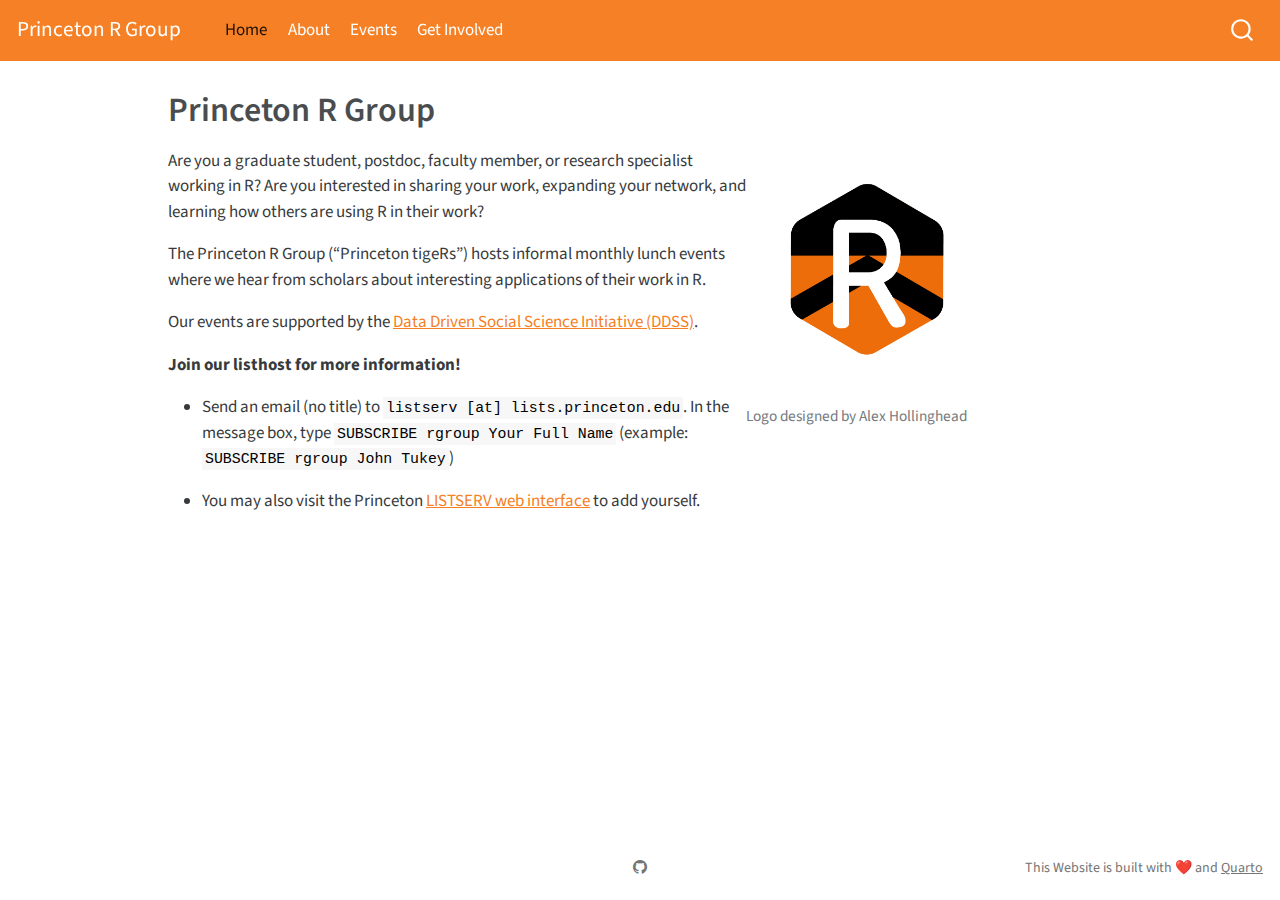
==== docs/index.html @ be9659ce "Add Fall 2024 website files" ====
<!DOCTYPE html>
<html xmlns="http://www.w3.org/1999/xhtml" lang="en" xml:lang="en"><head>

<meta charset="utf-8">
<meta name="generator" content="quarto-1.3.450">

<meta name="viewport" content="width=device-width, initial-scale=1.0, user-scalable=yes">


<title>Princeton R Group</title>
<style>
code{white-space: pre-wrap;}
span.smallcaps{font-variant: small-caps;}
div.columns{display: flex; gap: min(4vw, 1.5em);}
div.column{flex: auto; overflow-x: auto;}
div.hanging-indent{margin-left: 1.5em; text-indent: -1.5em;}
ul.task-list{list-style: none;}
ul.task-list li input[type="checkbox"] {
  width: 0.8em;
  margin: 0 0.8em 0.2em -1em; /* quarto-specific, see https://github.com/quarto-dev/quarto-cli/issues/4556 */ 
  vertical-align: middle;
}
</style>


<script src="site_libs/quarto-nav/quarto-nav.js"></script>
<script src="site_libs/quarto-nav/headroom.min.js"></script>
<script src="site_libs/clipboard/clipboard.min.js"></script>
<script src="site_libs/quarto-search/autocomplete.umd.js"></script>
<script src="site_libs/quarto-search/fuse.min.js"></script>
<script src="site_libs/quarto-search/quarto-search.js"></script>
<meta name="quarto:offset" content="./">
<link href="./images/princeton-r-group-favicon.png" rel="icon" type="image/png">
<script src="site_libs/quarto-html/quarto.js"></script>
<script src="site_libs/quarto-html/popper.min.js"></script>
<script src="site_libs/quarto-html/tippy.umd.min.js"></script>
<script src="site_libs/quarto-html/anchor.min.js"></script>
<link href="site_libs/quarto-html/tippy.css" rel="stylesheet">
<link href="site_libs/quarto-html/quarto-syntax-highlighting.css" rel="stylesheet" id="quarto-text-highlighting-styles">
<script src="site_libs/bootstrap/bootstrap.min.js"></script>
<link href="site_libs/bootstrap/bootstrap-icons.css" rel="stylesheet">
<link href="site_libs/bootstrap/bootstrap.min.css" rel="stylesheet" id="quarto-bootstrap" data-mode="light">
<script id="quarto-search-options" type="application/json">{
  "location": "navbar",
  "copy-button": false,
  "collapse-after": 3,
  "panel-placement": "end",
  "type": "overlay",
  "limit": 20,
  "language": {
    "search-no-results-text": "No results",
    "search-matching-documents-text": "matching documents",
    "search-copy-link-title": "Copy link to search",
    "search-hide-matches-text": "Hide additional matches",
    "search-more-match-text": "more match in this document",
    "search-more-matches-text": "more matches in this document",
    "search-clear-button-title": "Clear",
    "search-detached-cancel-button-title": "Cancel",
    "search-submit-button-title": "Submit",
    "search-label": "Search"
  }
}</script>


</head>

<body class="nav-fixed">

<div id="quarto-search-results"></div>
  <header id="quarto-header" class="headroom fixed-top">
    <nav class="navbar navbar-expand-lg navbar-dark ">
      <div class="navbar-container container-fluid">
      <div class="navbar-brand-container">
    <a class="navbar-brand" href="./index.html">
    <span class="navbar-title">Princeton R Group</span>
    </a>
  </div>
            <div id="quarto-search" class="" title="Search"></div>
          <button class="navbar-toggler" type="button" data-bs-toggle="collapse" data-bs-target="#navbarCollapse" aria-controls="navbarCollapse" aria-expanded="false" aria-label="Toggle navigation" onclick="if (window.quartoToggleHeadroom) { window.quartoToggleHeadroom(); }">
  <span class="navbar-toggler-icon"></span>
</button>
          <div class="collapse navbar-collapse" id="navbarCollapse">
            <ul class="navbar-nav navbar-nav-scroll me-auto">
  <li class="nav-item">
    <a class="nav-link active" href="./index.html" rel="" target="" aria-current="page">
 <span class="menu-text">Home</span></a>
  </li>  
  <li class="nav-item">
    <a class="nav-link" href="./about.html" rel="" target="">
 <span class="menu-text">About</span></a>
  </li>  
  <li class="nav-item">
    <a class="nav-link" href="./events.html" rel="" target="">
 <span class="menu-text">Events</span></a>
  </li>  
  <li class="nav-item">
    <a class="nav-link" href="./getinvolved.html" rel="" target="">
 <span class="menu-text">Get Involved</span></a>
  </li>  
</ul>
            <div class="quarto-navbar-tools ms-auto">
</div>
          </div> <!-- /navcollapse -->
      </div> <!-- /container-fluid -->
    </nav>
</header>
<!-- content -->
<div id="quarto-content" class="quarto-container page-columns page-rows-contents page-layout-article page-navbar">
<!-- sidebar -->
<!-- margin-sidebar -->
    <div id="quarto-margin-sidebar" class="sidebar margin-sidebar">
        
    </div>
<!-- main -->
<main class="content" id="quarto-document-content">

<header id="title-block-header" class="quarto-title-block default">
<div class="quarto-title">
<h1 class="title">Princeton R Group</h1>
</div>



<div class="quarto-title-meta">

    
  
    
  </div>
  

</header>

<div style="float: right; position: relative; top: 0px;">
<div class="quarto-figure quarto-figure-right">
<figure class="figure">
<p><img src="images/princeton-r-group-favicon.png" class="img-fluid figure-img" alt="Princeton R Group logo" width="200"></p>
<figcaption class="figure-caption">Logo designed by Alex Hollinghead</figcaption>
</figure>
</div>
</div>
<p>Are you a graduate student, postdoc, faculty member, or research specialist working in R? Are you interested in sharing your work, expanding your network, and learning how others are using R in their work?</p>
<p>The Princeton R Group (“Princeton tigeRs”) hosts informal monthly lunch events where we hear from scholars about interesting applications of their work in R.</p>
<p>Our events are supported by the <a href="https://ddss.princeton.edu/events-and-workshops">Data Driven Social Science Initiative (DDSS)</a>.</p>
<p><strong>Join our listhost for more information!</strong></p>
<ul>
<li><p>Send an email (no title) to <code>listserv [at] lists.princeton.edu</code>. In the message box, type <code>SUBSCRIBE rgroup Your Full Name</code> (example: <code>SUBSCRIBE rgroup John Tukey</code>)</p></li>
<li><p>You may also visit the Princeton <a href="http://lists.princeton.edu/">LISTSERV web interface</a> to add yourself.</p></li>
</ul>



</main> <!-- /main -->
<script id="quarto-html-after-body" type="application/javascript">
window.document.addEventListener("DOMContentLoaded", function (event) {
  const toggleBodyColorMode = (bsSheetEl) => {
    const mode = bsSheetEl.getAttribute("data-mode");
    const bodyEl = window.document.querySelector("body");
    if (mode === "dark") {
      bodyEl.classList.add("quarto-dark");
      bodyEl.classList.remove("quarto-light");
    } else {
      bodyEl.classList.add("quarto-light");
      bodyEl.classList.remove("quarto-dark");
    }
  }
  const toggleBodyColorPrimary = () => {
    const bsSheetEl = window.document.querySelector("link#quarto-bootstrap");
    if (bsSheetEl) {
      toggleBodyColorMode(bsSheetEl);
    }
  }
  toggleBodyColorPrimary();  
  const icon = "";
  const anchorJS = new window.AnchorJS();
  anchorJS.options = {
    placement: 'right',
    icon: icon
  };
  anchorJS.add('.anchored');
  const isCodeAnnotation = (el) => {
    for (const clz of el.classList) {
      if (clz.startsWith('code-annotation-')) {                     
        return true;
      }
    }
    return false;
  }
  const clipboard = new window.ClipboardJS('.code-copy-button', {
    text: function(trigger) {
      const codeEl = trigger.previousElementSibling.cloneNode(true);
      for (const childEl of codeEl.children) {
        if (isCodeAnnotation(childEl)) {
          childEl.remove();
        }
      }
      return codeEl.innerText;
    }
  });
  clipboard.on('success', function(e) {
    // button target
    const button = e.trigger;
    // don't keep focus
    button.blur();
    // flash "checked"
    button.classList.add('code-copy-button-checked');
    var currentTitle = button.getAttribute("title");
    button.setAttribute("title", "Copied!");
    let tooltip;
    if (window.bootstrap) {
      button.setAttribute("data-bs-toggle", "tooltip");
      button.setAttribute("data-bs-placement", "left");
      button.setAttribute("data-bs-title", "Copied!");
      tooltip = new bootstrap.Tooltip(button, 
        { trigger: "manual", 
          customClass: "code-copy-button-tooltip",
          offset: [0, -8]});
      tooltip.show();    
    }
    setTimeout(function() {
      if (tooltip) {
        tooltip.hide();
        button.removeAttribute("data-bs-title");
        button.removeAttribute("data-bs-toggle");
        button.removeAttribute("data-bs-placement");
      }
      button.setAttribute("title", currentTitle);
      button.classList.remove('code-copy-button-checked');
    }, 1000);
    // clear code selection
    e.clearSelection();
  });
  function tippyHover(el, contentFn) {
    const config = {
      allowHTML: true,
      content: contentFn,
      maxWidth: 500,
      delay: 100,
      arrow: false,
      appendTo: function(el) {
          return el.parentElement;
      },
      interactive: true,
      interactiveBorder: 10,
      theme: 'quarto',
      placement: 'bottom-start'
    };
    window.tippy(el, config); 
  }
  const noterefs = window.document.querySelectorAll('a[role="doc-noteref"]');
  for (var i=0; i<noterefs.length; i++) {
    const ref = noterefs[i];
    tippyHover(ref, function() {
      // use id or data attribute instead here
      let href = ref.getAttribute('data-footnote-href') || ref.getAttribute('href');
      try { href = new URL(href).hash; } catch {}
      const id = href.replace(/^#\/?/, "");
      const note = window.document.getElementById(id);
      return note.innerHTML;
    });
  }
      let selectedAnnoteEl;
      const selectorForAnnotation = ( cell, annotation) => {
        let cellAttr = 'data-code-cell="' + cell + '"';
        let lineAttr = 'data-code-annotation="' +  annotation + '"';
        const selector = 'span[' + cellAttr + '][' + lineAttr + ']';
        return selector;
      }
      const selectCodeLines = (annoteEl) => {
        const doc = window.document;
        const targetCell = annoteEl.getAttribute("data-target-cell");
        const targetAnnotation = annoteEl.getAttribute("data-target-annotation");
        const annoteSpan = window.document.querySelector(selectorForAnnotation(targetCell, targetAnnotation));
        const lines = annoteSpan.getAttribute("data-code-lines").split(",");
        const lineIds = lines.map((line) => {
          return targetCell + "-" + line;
        })
        let top = null;
        let height = null;
        let parent = null;
        if (lineIds.length > 0) {
            //compute the position of the single el (top and bottom and make a div)
            const el = window.document.getElementById(lineIds[0]);
            top = el.offsetTop;
            height = el.offsetHeight;
            parent = el.parentElement.parentElement;
          if (lineIds.length > 1) {
            const lastEl = window.document.getElementById(lineIds[lineIds.length - 1]);
            const bottom = lastEl.offsetTop + lastEl.offsetHeight;
            height = bottom - top;
          }
          if (top !== null && height !== null && parent !== null) {
            // cook up a div (if necessary) and position it 
            let div = window.document.getElementById("code-annotation-line-highlight");
            if (div === null) {
              div = window.document.createElement("div");
              div.setAttribute("id", "code-annotation-line-highlight");
              div.style.position = 'absolute';
              parent.appendChild(div);
            }
            div.style.top = top - 2 + "px";
            div.style.height = height + 4 + "px";
            let gutterDiv = window.document.getElementById("code-annotation-line-highlight-gutter");
            if (gutterDiv === null) {
              gutterDiv = window.document.createElement("div");
              gutterDiv.setAttribute("id", "code-annotation-line-highlight-gutter");
              gutterDiv.style.position = 'absolute';
              const codeCell = window.document.getElementById(targetCell);
              const gutter = codeCell.querySelector('.code-annotation-gutter');
              gutter.appendChild(gutterDiv);
            }
            gutterDiv.style.top = top - 2 + "px";
            gutterDiv.style.height = height + 4 + "px";
          }
          selectedAnnoteEl = annoteEl;
        }
      };
      const unselectCodeLines = () => {
        const elementsIds = ["code-annotation-line-highlight", "code-annotation-line-highlight-gutter"];
        elementsIds.forEach((elId) => {
          const div = window.document.getElementById(elId);
          if (div) {
            div.remove();
          }
        });
        selectedAnnoteEl = undefined;
      };
      // Attach click handler to the DT
      const annoteDls = window.document.querySelectorAll('dt[data-target-cell]');
      for (const annoteDlNode of annoteDls) {
        annoteDlNode.addEventListener('click', (event) => {
          const clickedEl = event.target;
          if (clickedEl !== selectedAnnoteEl) {
            unselectCodeLines();
            const activeEl = window.document.querySelector('dt[data-target-cell].code-annotation-active');
            if (activeEl) {
              activeEl.classList.remove('code-annotation-active');
            }
            selectCodeLines(clickedEl);
            clickedEl.classList.add('code-annotation-active');
          } else {
            // Unselect the line
            unselectCodeLines();
            clickedEl.classList.remove('code-annotation-active');
          }
        });
      }
  const findCites = (el) => {
    const parentEl = el.parentElement;
    if (parentEl) {
      const cites = parentEl.dataset.cites;
      if (cites) {
        return {
          el,
          cites: cites.split(' ')
        };
      } else {
        return findCites(el.parentElement)
      }
    } else {
      return undefined;
    }
  };
  var bibliorefs = window.document.querySelectorAll('a[role="doc-biblioref"]');
  for (var i=0; i<bibliorefs.length; i++) {
    const ref = bibliorefs[i];
    const citeInfo = findCites(ref);
    if (citeInfo) {
      tippyHover(citeInfo.el, function() {
        var popup = window.document.createElement('div');
        citeInfo.cites.forEach(function(cite) {
          var citeDiv = window.document.createElement('div');
          citeDiv.classList.add('hanging-indent');
          citeDiv.classList.add('csl-entry');
          var biblioDiv = window.document.getElementById('ref-' + cite);
          if (biblioDiv) {
            citeDiv.innerHTML = biblioDiv.innerHTML;
          }
          popup.appendChild(citeDiv);
        });
        return popup.innerHTML;
      });
    }
  }
});
</script>
</div> <!-- /content -->
<footer class="footer">
  <div class="nav-footer">
    <div class="nav-footer-left">
      &nbsp;
    </div>   
    <div class="nav-footer-center">
      <ul class="footer-items list-unstyled">
    <li class="nav-item compact">
    <a class="nav-link" href="https://github.com/princeton-r-group/princeton-r-group.github.io">
      <i class="bi bi-github" role="img">
</i> 
    </a>
  </li>  
</ul>
    </div>
    <div class="nav-footer-right">This Website is built with ❤️ and <a href="https://quarto.org/">Quarto</a></div>
  </div>
</footer>



</body></html>
---- docs/site_libs/quarto-html/tippy.css ----
.tippy-box[data-animation=fade][data-state=hidden]{opacity:0}[data-tippy-root]{max-width:calc(100vw - 10px)}.tippy-box{position:relative;background-color:#333;color:#fff;border-radius:4px;font-size:14px;line-height:1.4;white-space:normal;outline:0;transition-property:transform,visibility,opacity}.tippy-box[data-placement^=top]>.tippy-arrow{bottom:0}.tippy-box[data-placement^=top]>.tippy-arrow:before{bottom:-7px;left:0;border-width:8px 8px 0;border-top-color:initial;transform-origin:center top}.tippy-box[data-placement^=bottom]>.tippy-arrow{top:0}.tippy-box[data-placement^=bottom]>.tippy-arrow:before{top:-7px;left:0;border-width:0 8px 8px;border-bottom-color:initial;transform-origin:center bottom}.tippy-box[data-placement^=left]>.tippy-arrow{right:0}.tippy-box[data-placement^=left]>.tippy-arrow:before{border-width:8px 0 8px 8px;border-left-color:initial;right:-7px;transform-origin:center left}.tippy-box[data-placement^=right]>.tippy-arrow{left:0}.tippy-box[data-placement^=right]>.tippy-arrow:before{left:-7px;border-width:8px 8px 8px 0;border-right-color:initial;transform-origin:center right}.tippy-box[data-inertia][data-state=visible]{transition-timing-function:cubic-bezier(.54,1.5,.38,1.11)}.tippy-arrow{width:16px;height:16px;color:#333}.tippy-arrow:before{content:"";position:absolute;border-color:transparent;border-style:solid}.tippy-content{position:relative;padding:5px 9px;z-index:1}
---- docs/site_libs/quarto-html/quarto-syntax-highlighting.css ----
/* quarto syntax highlight colors */
:root {
  --quarto-hl-ot-color: #003B4F;
  --quarto-hl-at-color: #657422;
  --quarto-hl-ss-color: #20794D;
  --quarto-hl-an-color: #5E5E5E;
  --quarto-hl-fu-color: #4758AB;
  --quarto-hl-st-color: #20794D;
  --quarto-hl-cf-color: #003B4F;
  --quarto-hl-op-color: #5E5E5E;
  --quarto-hl-er-color: #AD0000;
  --quarto-hl-bn-color: #AD0000;
  --quarto-hl-al-color: #AD0000;
  --quarto-hl-va-color: #111111;
  --quarto-hl-bu-color: inherit;
  --quarto-hl-ex-color: inherit;
  --quarto-hl-pp-color: #AD0000;
  --quarto-hl-in-color: #5E5E5E;
  --quarto-hl-vs-color: #20794D;
  --quarto-hl-wa-color: #5E5E5E;
  --quarto-hl-do-color: #5E5E5E;
  --quarto-hl-im-color: #00769E;
  --quarto-hl-ch-color: #20794D;
  --quarto-hl-dt-color: #AD0000;
  --quarto-hl-fl-color: #AD0000;
  --quarto-hl-co-color: #5E5E5E;
  --quarto-hl-cv-color: #5E5E5E;
  --quarto-hl-cn-color: #8f5902;
  --quarto-hl-sc-color: #5E5E5E;
  --quarto-hl-dv-color: #AD0000;
  --quarto-hl-kw-color: #003B4F;
}

/* other quarto variables */
:root {
  --quarto-font-monospace: SFMono-Regular, Menlo, Monaco, Consolas, "Liberation Mono", "Courier New", monospace;
}

pre > code.sourceCode > span {
  color: #003B4F;
}

code span {
  color: #003B4F;
}

code.sourceCode > span {
  color: #003B4F;
}

div.sourceCode,
div.sourceCode pre.sourceCode {
  color: #003B4F;
}

code span.ot {
  color: #003B4F;
  font-style: inherit;
}

code span.at {
  color: #657422;
  font-style: inherit;
}

code span.ss {
  color: #20794D;
  font-style: inherit;
}

code span.an {
  color: #5E5E5E;
  font-style: inherit;
}

code span.fu {
  color: #4758AB;
  font-style: inherit;
}

code span.st {
  color: #20794D;
  font-style: inherit;
}

code span.cf {
  color: #003B4F;
  font-style: inherit;
}

code span.op {
  color: #5E5E5E;
  font-style: inherit;
}

code span.er {
  color: #AD0000;
  font-style: inherit;
}

code span.bn {
  color: #AD0000;
  font-style: inherit;
}

code span.al {
  color: #AD0000;
  font-style: inherit;
}

code span.va {
  color: #111111;
  font-style: inherit;
}

code span.bu {
  font-style: inherit;
}

code span.ex {
  font-style: inherit;
}

code span.pp {
  color: #AD0000;
  font-style: inherit;
}

code span.in {
  color: #5E5E5E;
  font-style: inherit;
}

code span.vs {
  color: #20794D;
  font-style: inherit;
}

code span.wa {
  color: #5E5E5E;
  font-style: italic;
}

code span.do {
  color: #5E5E5E;
  font-style: italic;
}

code span.im {
  color: #00769E;
  font-style: inherit;
}

code span.ch {
  color: #20794D;
  font-style: inherit;
}

code span.dt {
  color: #AD0000;
  font-style: inherit;
}

code span.fl {
  color: #AD0000;
  font-style: inherit;
}

code span.co {
  color: #5E5E5E;
  font-style: inherit;
}

code span.cv {
  color: #5E5E5E;
  font-style: italic;
}

code span.cn {
  color: #8f5902;
  font-style: inherit;
}

code span.sc {
  color: #5E5E5E;
  font-style: inherit;
}

code span.dv {
  color: #AD0000;
  font-style: inherit;
}

code span.kw {
  color: #003B4F;
  font-style: inherit;
}

.prevent-inlining {
  content: "</";
}

/*# sourceMappingURL=debc5d5d77c3f9108843748ff7464032.css.map */
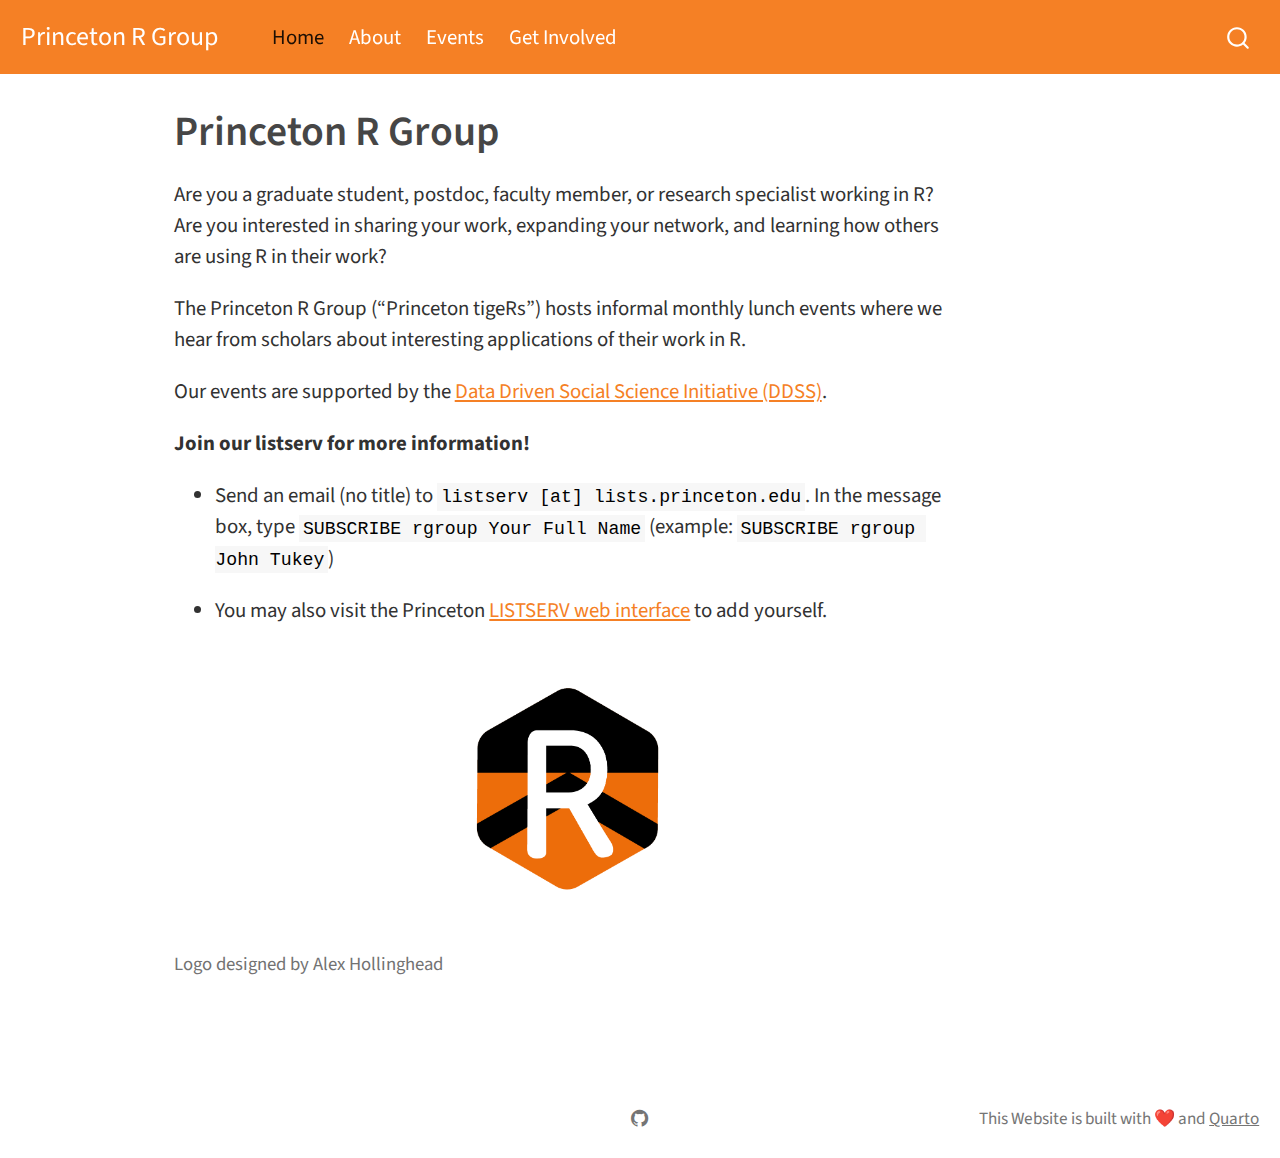
==== commit df72e9c8: "Wording and logo edits" ====
--- a/docs/index.html
+++ b/docs/index.html
@@ -131,22 +131,20 @@
 
 </header>
 
-<div style="float: right; position: relative; top: 0px;">
-<div class="quarto-figure quarto-figure-right">
-<figure class="figure">
-<p><img src="images/princeton-r-group-favicon.png" class="img-fluid figure-img" alt="Princeton R Group logo" width="200"></p>
-<figcaption class="figure-caption">Logo designed by Alex Hollinghead</figcaption>
-</figure>
-</div>
-</div>
 <p>Are you a graduate student, postdoc, faculty member, or research specialist working in R? Are you interested in sharing your work, expanding your network, and learning how others are using R in their work?</p>
 <p>The Princeton R Group (“Princeton tigeRs”) hosts informal monthly lunch events where we hear from scholars about interesting applications of their work in R.</p>
 <p>Our events are supported by the <a href="https://ddss.princeton.edu/events-and-workshops">Data Driven Social Science Initiative (DDSS)</a>.</p>
-<p><strong>Join our listhost for more information!</strong></p>
+<p><strong>Join our listserv for more information!</strong></p>
 <ul>
 <li><p>Send an email (no title) to <code>listserv [at] lists.princeton.edu</code>. In the message box, type <code>SUBSCRIBE rgroup Your Full Name</code> (example: <code>SUBSCRIBE rgroup John Tukey</code>)</p></li>
 <li><p>You may also visit the Princeton <a href="http://lists.princeton.edu/">LISTSERV web interface</a> to add yourself.</p></li>
 </ul>
+<div class="quarto-figure quarto-figure-center">
+<figure class="figure">
+<p><img src="images/princeton-r-group-favicon.png" class="img-fluid figure-img" style="width:30.0%" alt="Princeton R Group logo"></p>
+<figcaption class="figure-caption">Logo designed by Alex Hollinghead</figcaption>
+</figure>
+</div>
 
 
 
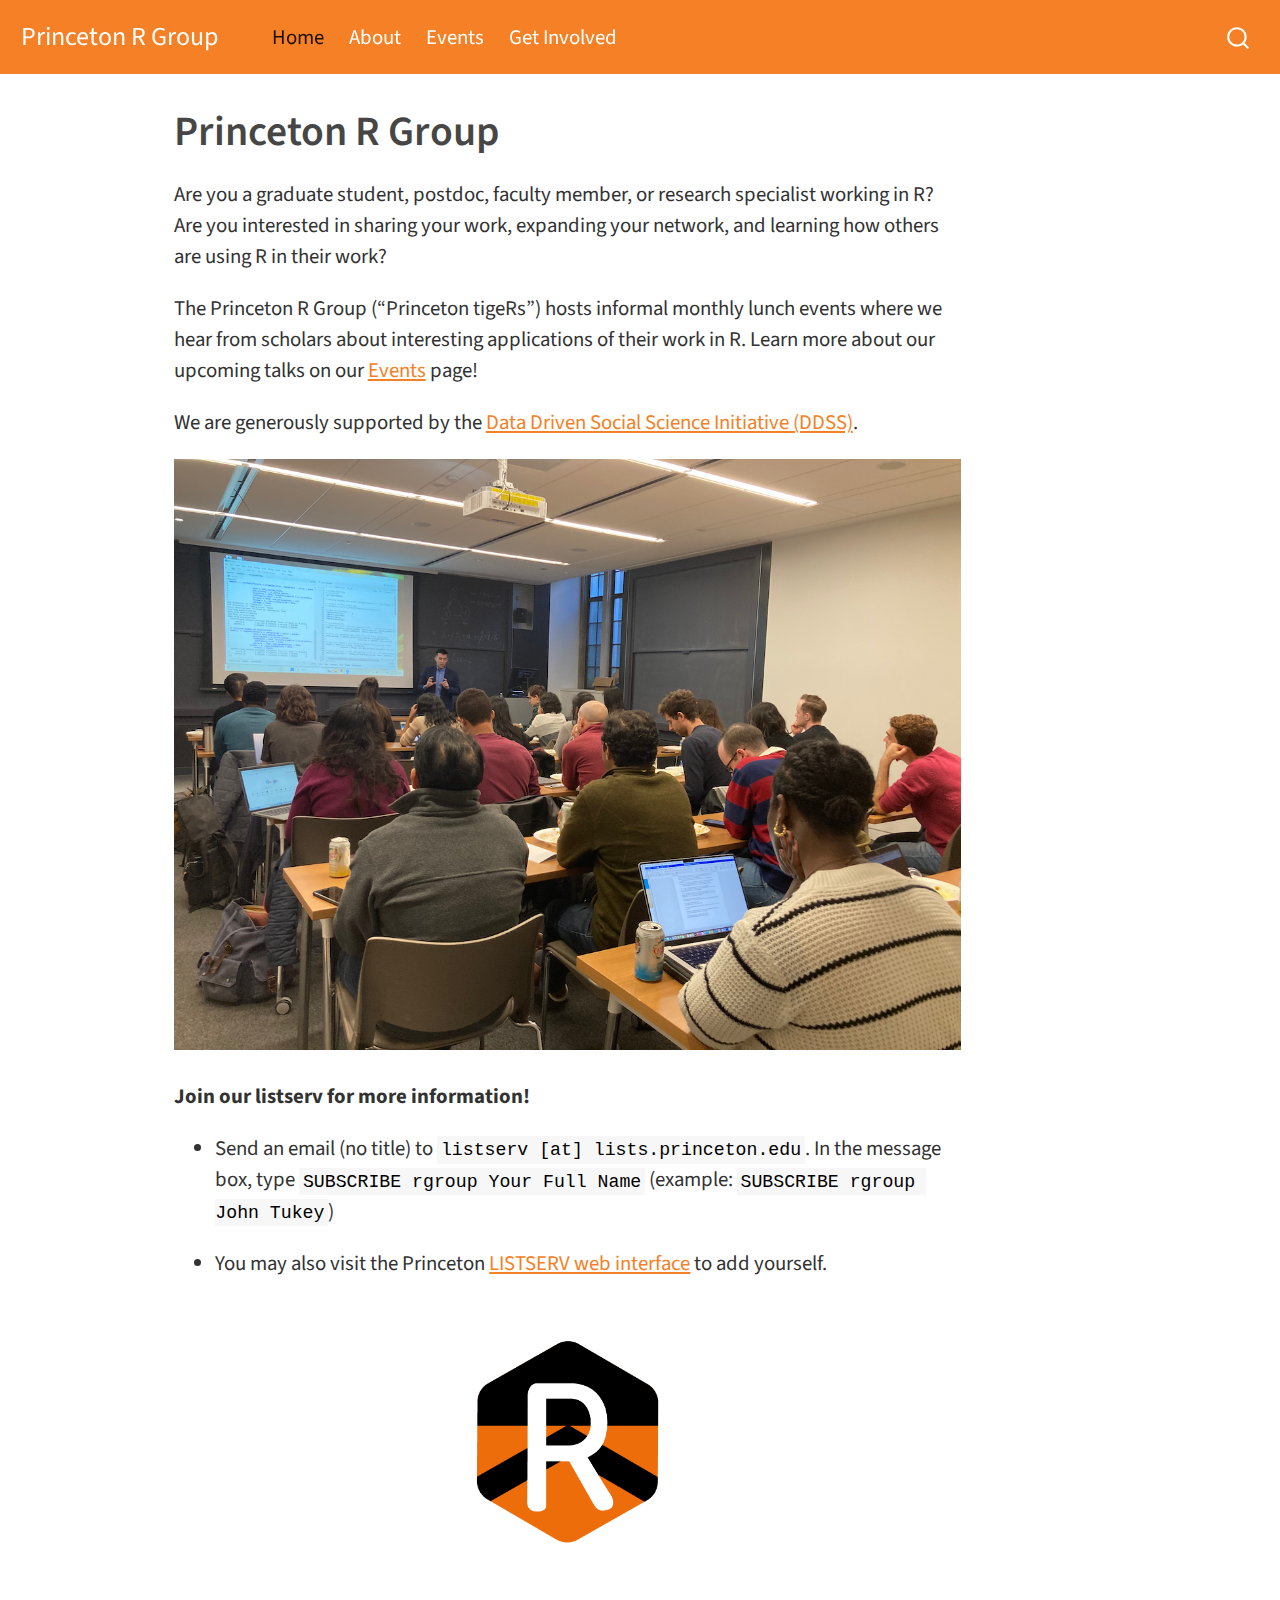
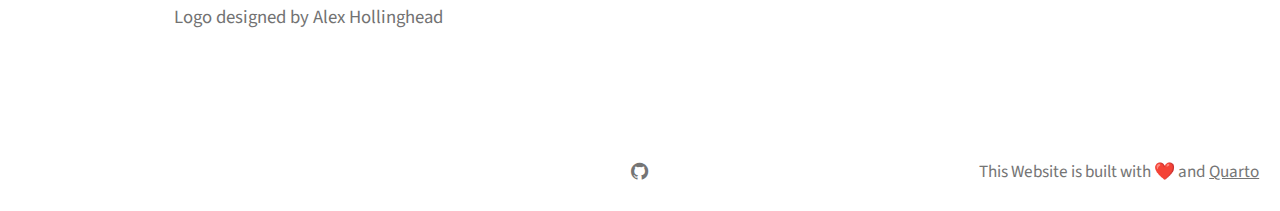
==== commit 9438b436: "Add photos of events/alt text, adjust wording" ====
--- a/docs/index.html
+++ b/docs/index.html
@@ -132,8 +132,13 @@
 </header>
 
 <p>Are you a graduate student, postdoc, faculty member, or research specialist working in R? Are you interested in sharing your work, expanding your network, and learning how others are using R in their work?</p>
-<p>The Princeton R Group (“Princeton tigeRs”) hosts informal monthly lunch events where we hear from scholars about interesting applications of their work in R.</p>
-<p>Our events are supported by the <a href="https://ddss.princeton.edu/events-and-workshops">Data Driven Social Science Initiative (DDSS)</a>.</p>
+<p>The Princeton R Group (“Princeton tigeRs”) hosts informal monthly lunch events where we hear from scholars about interesting applications of their work in R. Learn more about our upcoming talks on our <a href="https://princeton-r-group.github.io/events.html">Events</a> page!</p>
+<p>We are generously supported by the <a href="https://ddss.princeton.edu/events-and-workshops">Data Driven Social Science Initiative (DDSS)</a>.</p>
+<div class="quarto-figure quarto-figure-center">
+<figure class="figure">
+<p><img src="images/spirling-talk-photo.png" class="img-fluid figure-img" alt="A professor shows code in the RStudio console to a full room of attendees"></p>
+</figure>
+</div>
 <p><strong>Join our listserv for more information!</strong></p>
 <ul>
 <li><p>Send an email (no title) to <code>listserv [at] lists.princeton.edu</code>. In the message box, type <code>SUBSCRIBE rgroup Your Full Name</code> (example: <code>SUBSCRIBE rgroup John Tukey</code>)</p></li>
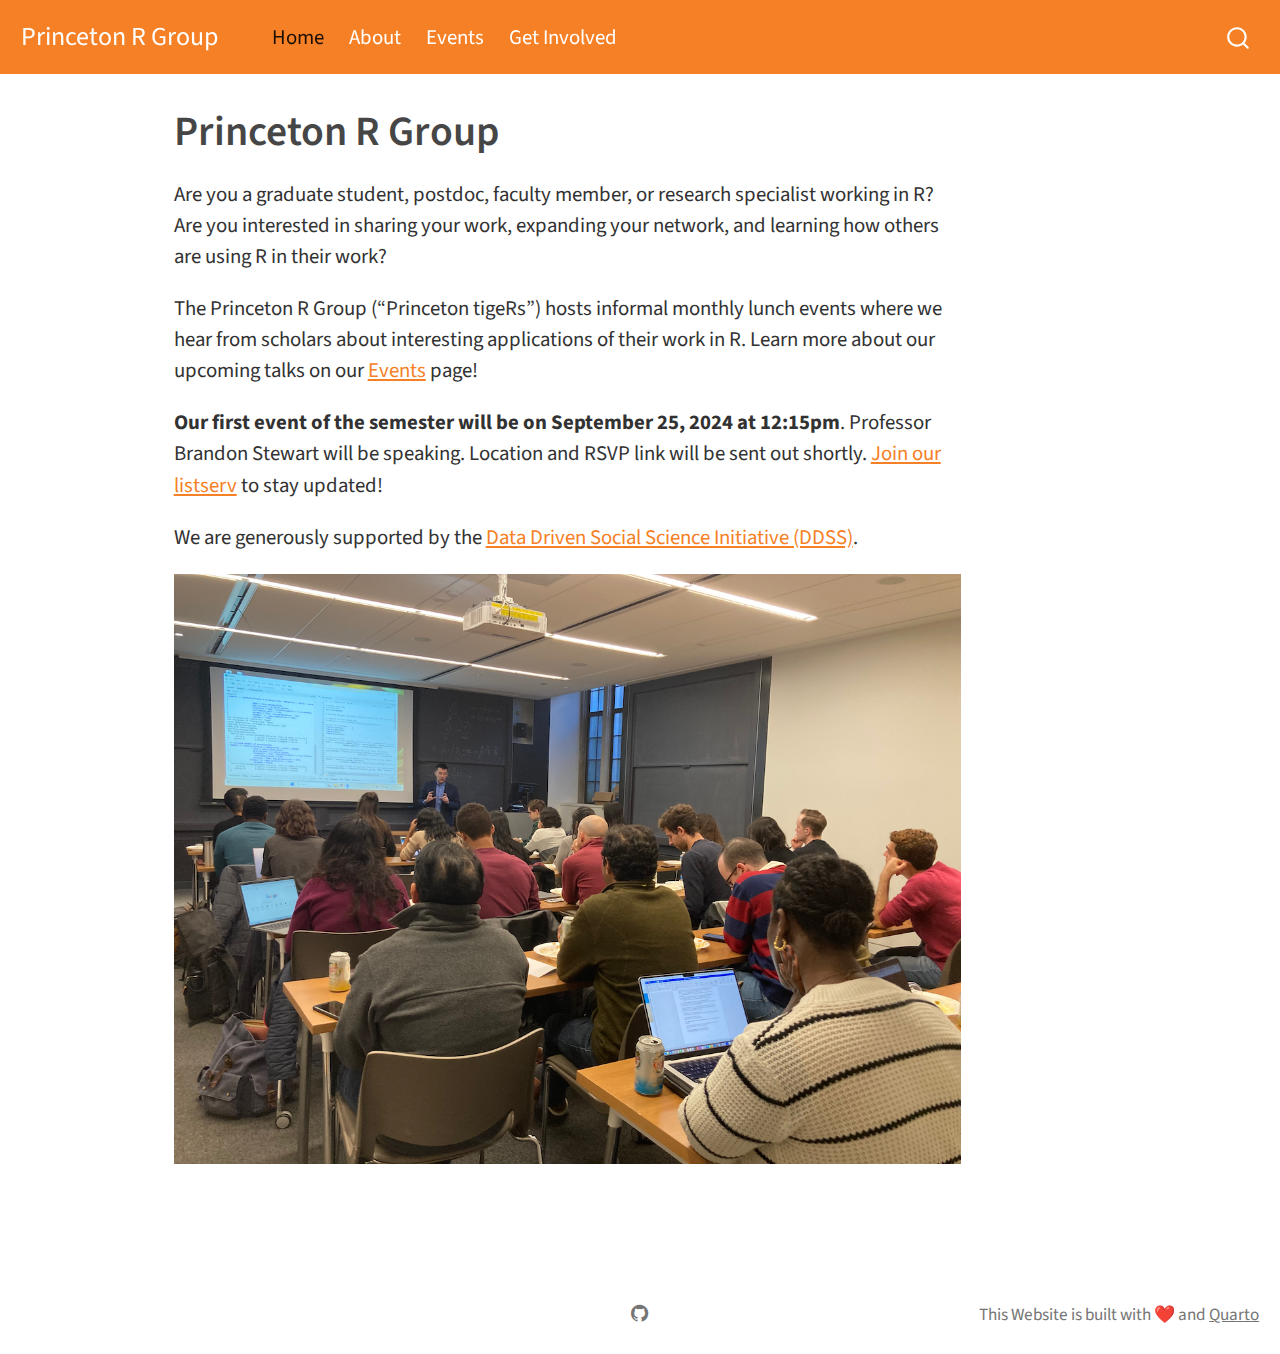
==== commit 79f658ff: "Add first event and date information for Fall 2024" ====
--- a/docs/index.html
+++ b/docs/index.html
@@ -133,21 +133,11 @@
 
 <p>Are you a graduate student, postdoc, faculty member, or research specialist working in R? Are you interested in sharing your work, expanding your network, and learning how others are using R in their work?</p>
 <p>The Princeton R Group (“Princeton tigeRs”) hosts informal monthly lunch events where we hear from scholars about interesting applications of their work in R. Learn more about our upcoming talks on our <a href="https://princeton-r-group.github.io/events.html">Events</a> page!</p>
+<p><strong>Our first event of the semester will be on</strong> <strong>September 25, 2024 at 12:15pm</strong>. Professor Brandon Stewart will be speaking. Location and RSVP link will be sent out shortly. <a href="https://princeton-r-group.github.io/getinvolved.html">Join our listserv</a> to stay updated!</p>
 <p>We are generously supported by the <a href="https://ddss.princeton.edu/events-and-workshops">Data Driven Social Science Initiative (DDSS)</a>.</p>
 <div class="quarto-figure quarto-figure-center">
 <figure class="figure">
 <p><img src="images/spirling-talk-photo.png" class="img-fluid figure-img" alt="A professor shows code in the RStudio console to a full room of attendees"></p>
-</figure>
-</div>
-<p><strong>Join our listserv for more information!</strong></p>
-<ul>
-<li><p>Send an email (no title) to <code>listserv [at] lists.princeton.edu</code>. In the message box, type <code>SUBSCRIBE rgroup Your Full Name</code> (example: <code>SUBSCRIBE rgroup John Tukey</code>)</p></li>
-<li><p>You may also visit the Princeton <a href="http://lists.princeton.edu/">LISTSERV web interface</a> to add yourself.</p></li>
-</ul>
-<div class="quarto-figure quarto-figure-center">
-<figure class="figure">
-<p><img src="images/princeton-r-group-favicon.png" class="img-fluid figure-img" style="width:30.0%" alt="Princeton R Group logo"></p>
-<figcaption class="figure-caption">Logo designed by Alex Hollinghead</figcaption>
 </figure>
 </div>
 
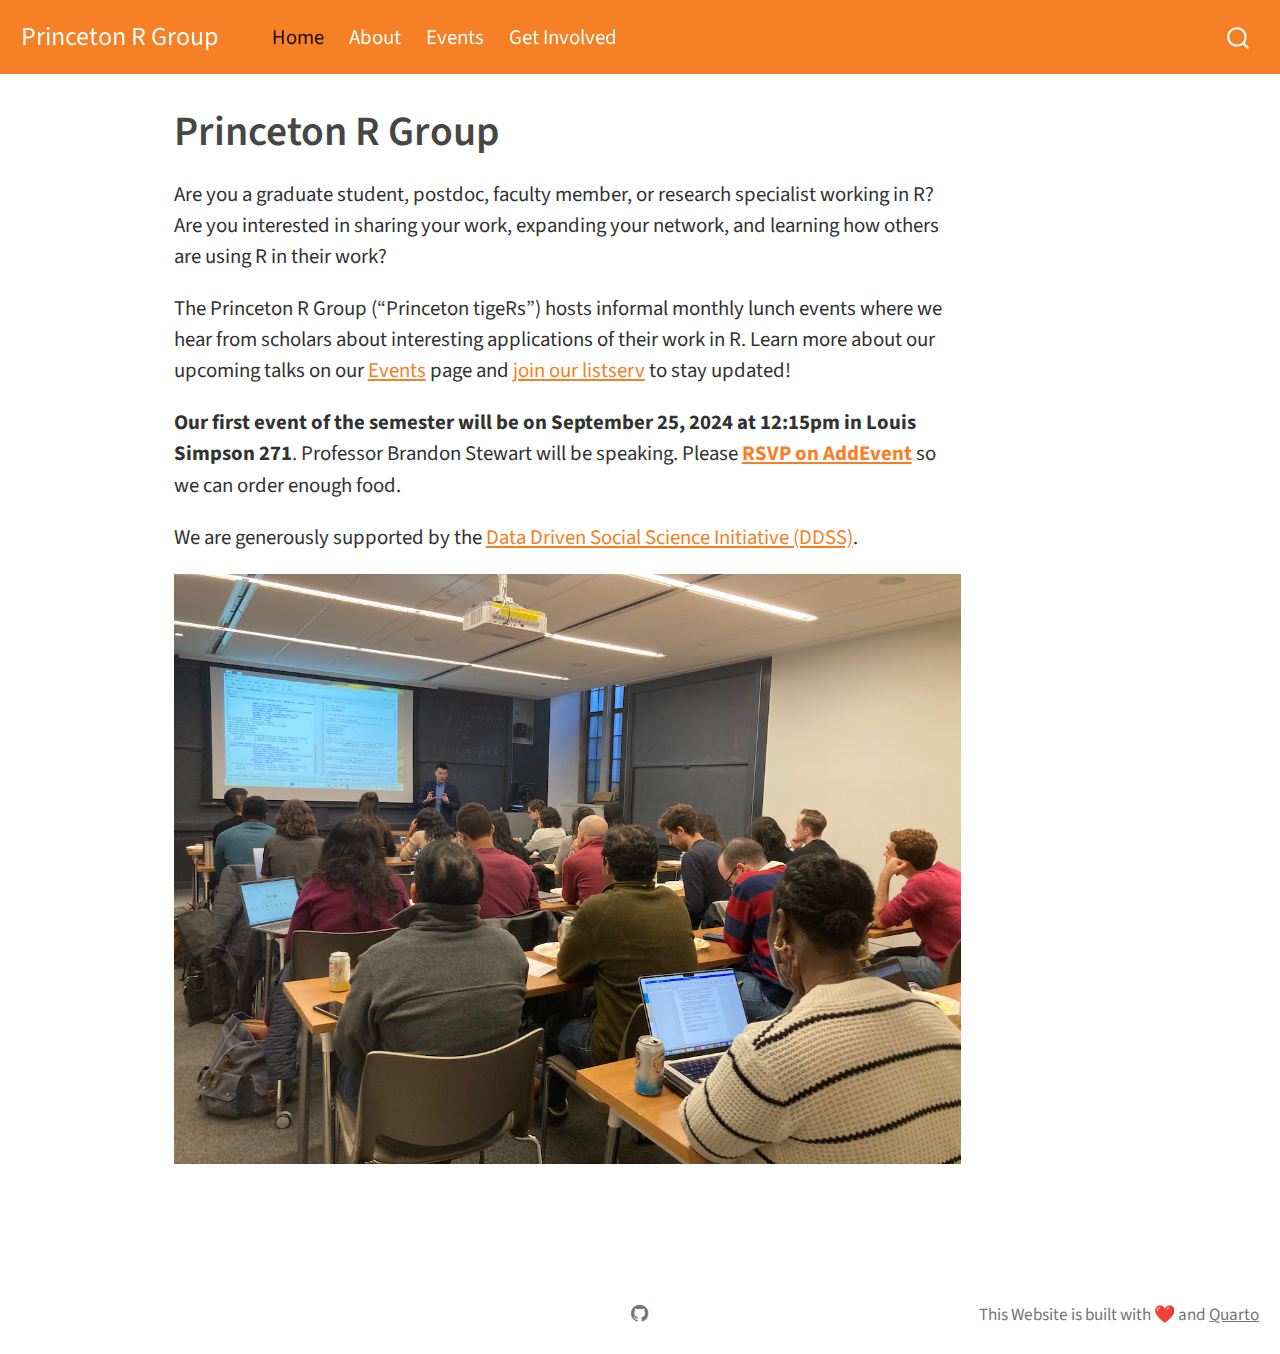
==== commit 7316d7d8: "Add RSVP and flyer for Brandon talk" ====
--- a/docs/index.html
+++ b/docs/index.html
@@ -132,8 +132,8 @@
 </header>
 
 <p>Are you a graduate student, postdoc, faculty member, or research specialist working in R? Are you interested in sharing your work, expanding your network, and learning how others are using R in their work?</p>
-<p>The Princeton R Group (“Princeton tigeRs”) hosts informal monthly lunch events where we hear from scholars about interesting applications of their work in R. Learn more about our upcoming talks on our <a href="https://princeton-r-group.github.io/events.html">Events</a> page!</p>
-<p><strong>Our first event of the semester will be on</strong> <strong>September 25, 2024 at 12:15pm</strong>. Professor Brandon Stewart will be speaking. Location and RSVP link will be sent out shortly. <a href="https://princeton-r-group.github.io/getinvolved.html">Join our listserv</a> to stay updated!</p>
+<p>The Princeton R Group (“Princeton tigeRs”) hosts informal monthly lunch events where we hear from scholars about interesting applications of their work in R. Learn more about our upcoming talks on our <a href="https://princeton-r-group.github.io/events.html">Events</a> page and <a href="https://princeton-r-group.github.io/getinvolved.html">join our listserv</a> to stay updated!</p>
+<p><strong>Our first event of the semester will be on</strong> <strong>September 25, 2024 at 12:15pm in Louis Simpson 271</strong>. Professor Brandon Stewart will be speaking. Please <a href="https://evt.to/egmahoihw"><strong>RSVP on AddEvent</strong></a> so we can order enough food.</p>
 <p>We are generously supported by the <a href="https://ddss.princeton.edu/events-and-workshops">Data Driven Social Science Initiative (DDSS)</a>.</p>
 <div class="quarto-figure quarto-figure-center">
 <figure class="figure">
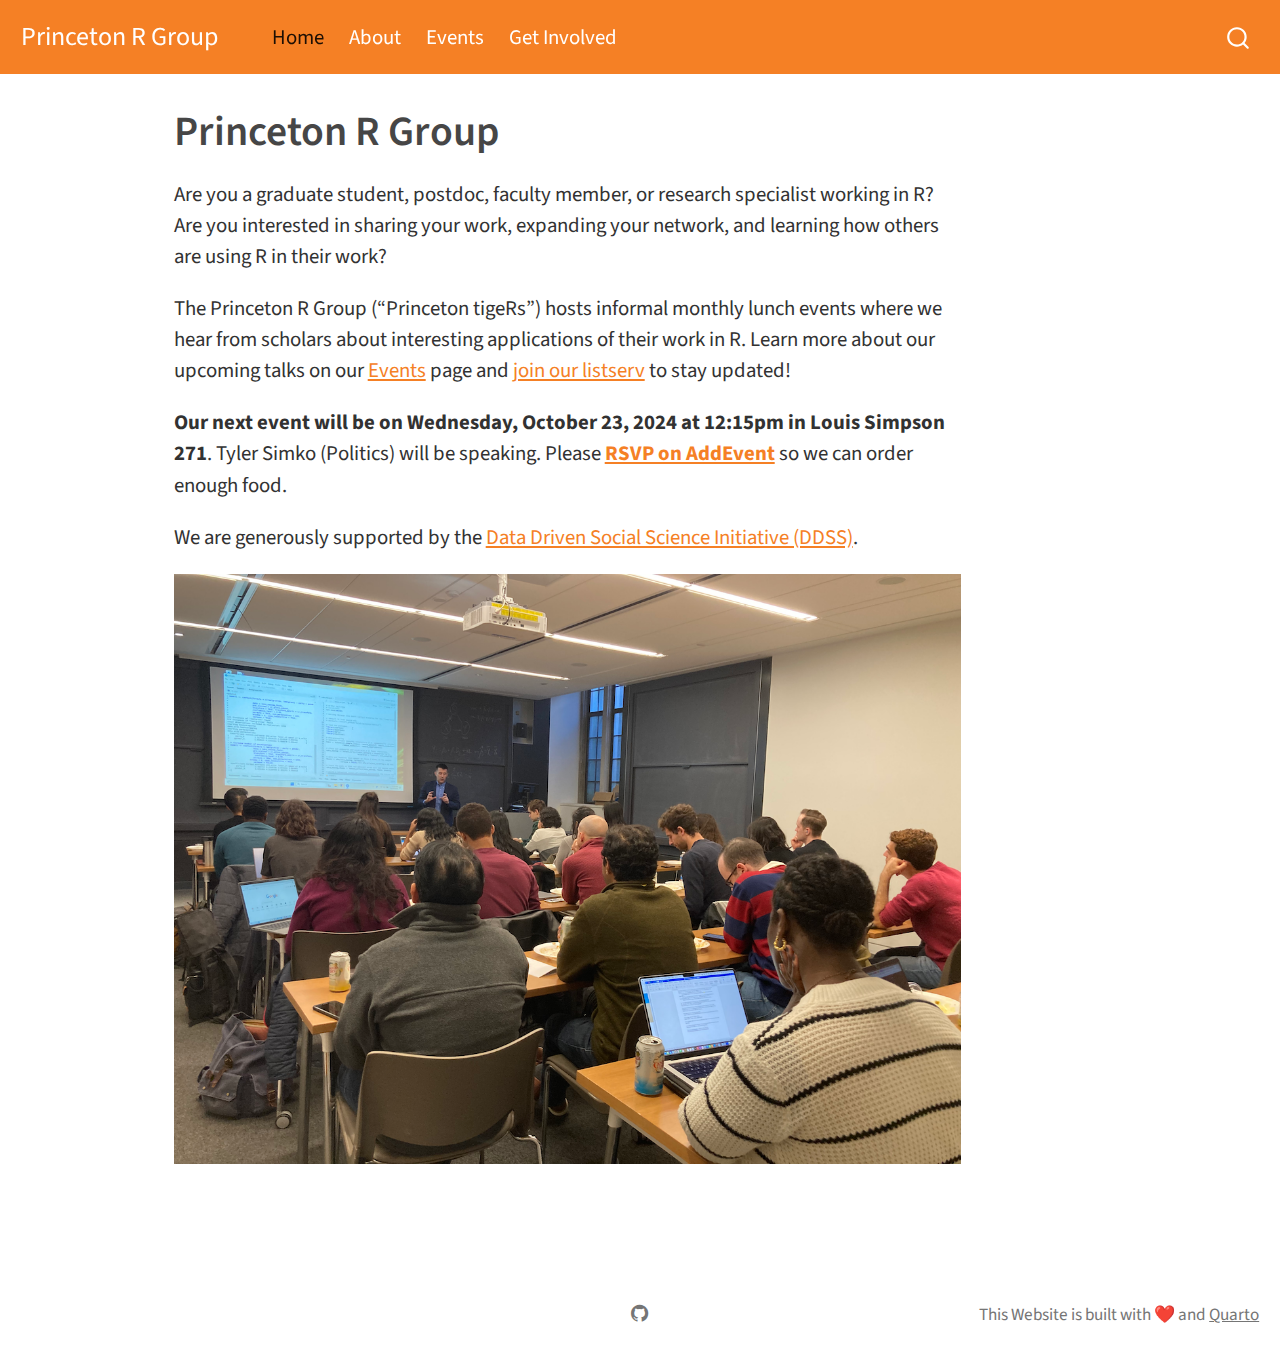
==== commit 436c0e9f: "Update to October talk info" ====
--- a/docs/index.html
+++ b/docs/index.html
@@ -133,7 +133,7 @@
 
 <p>Are you a graduate student, postdoc, faculty member, or research specialist working in R? Are you interested in sharing your work, expanding your network, and learning how others are using R in their work?</p>
 <p>The Princeton R Group (“Princeton tigeRs”) hosts informal monthly lunch events where we hear from scholars about interesting applications of their work in R. Learn more about our upcoming talks on our <a href="https://princeton-r-group.github.io/events.html">Events</a> page and <a href="https://princeton-r-group.github.io/getinvolved.html">join our listserv</a> to stay updated!</p>
-<p><strong>Our first event of the semester will be on</strong> <strong>September 25, 2024 at 12:15pm in Louis Simpson 271</strong>. Professor Brandon Stewart will be speaking. Please <a href="https://evt.to/egmahoihw"><strong>RSVP on AddEvent</strong></a> so we can order enough food.</p>
+<p><strong>Our next event will be on</strong> <strong>Wednesday,</strong> <strong>October 23, 2024 at 12:15pm in Louis Simpson 271</strong>. Tyler Simko (Politics) will be speaking. Please <a href="https://evt.to/egagehhgw"><strong>RSVP on AddEvent</strong></a> so we can order enough food.</p>
 <p>We are generously supported by the <a href="https://ddss.princeton.edu/events-and-workshops">Data Driven Social Science Initiative (DDSS)</a>.</p>
 <div class="quarto-figure quarto-figure-center">
 <figure class="figure">
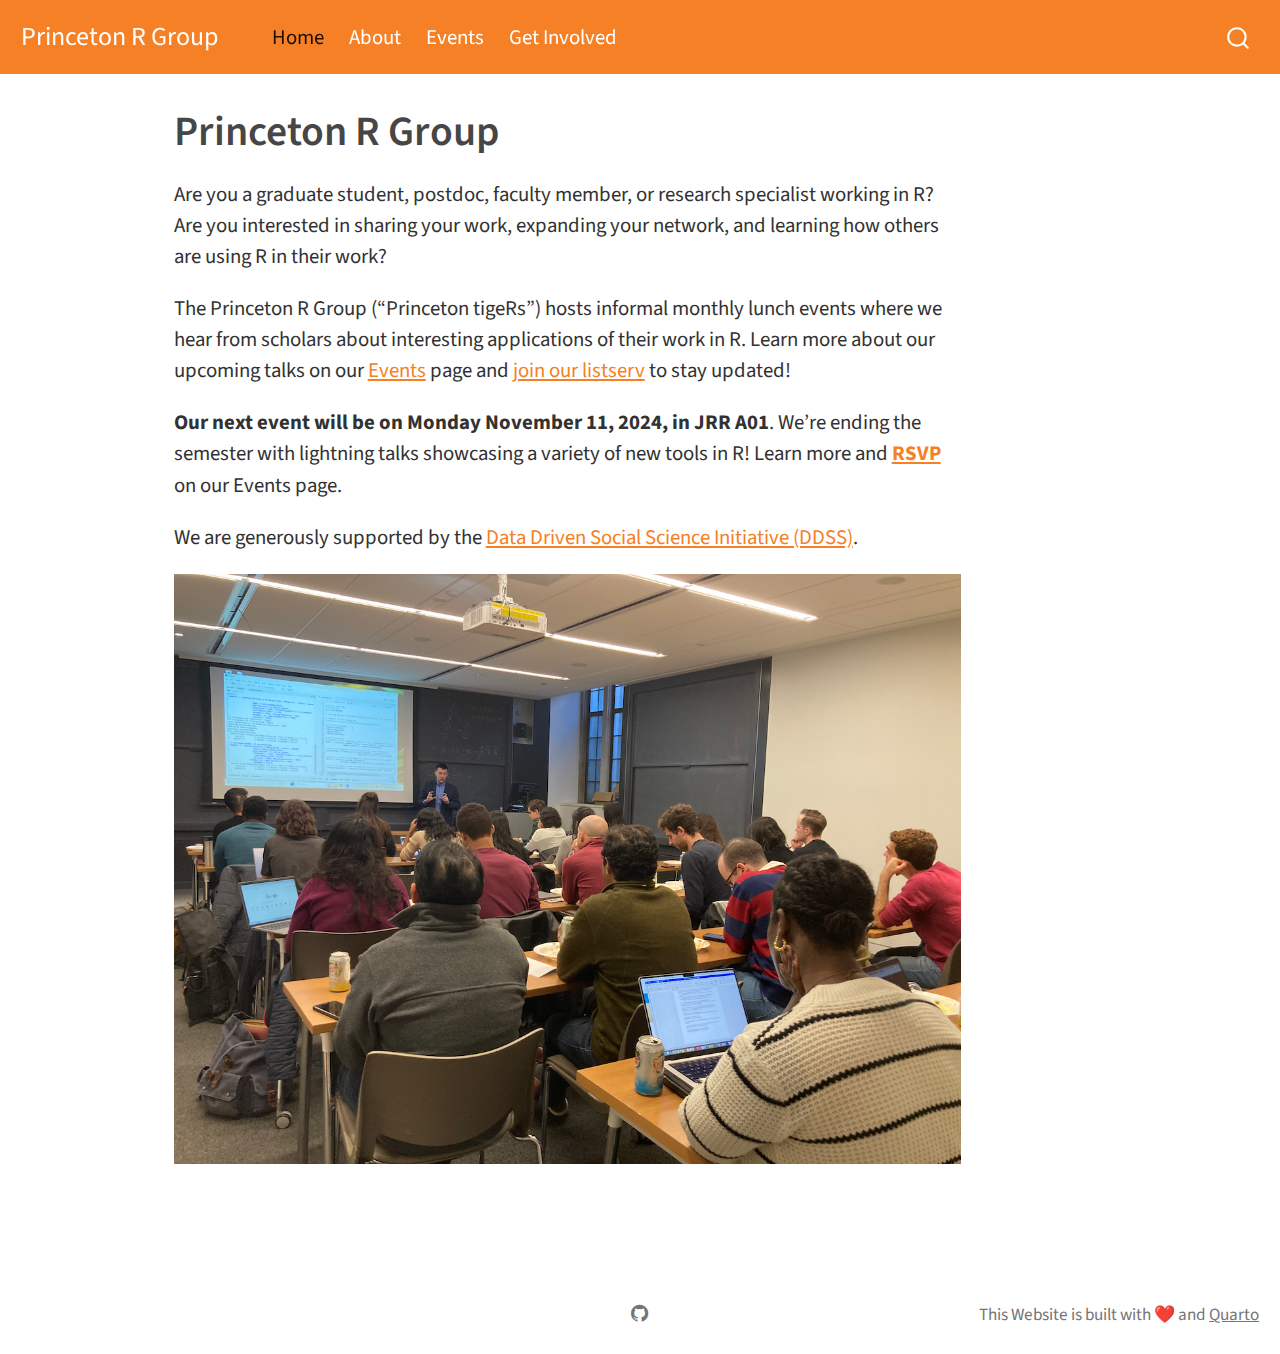
==== commit 3d975ede: "Updates for Nov 2024 event" ====
--- a/docs/index.html
+++ b/docs/index.html
@@ -133,7 +133,7 @@
 
 <p>Are you a graduate student, postdoc, faculty member, or research specialist working in R? Are you interested in sharing your work, expanding your network, and learning how others are using R in their work?</p>
 <p>The Princeton R Group (“Princeton tigeRs”) hosts informal monthly lunch events where we hear from scholars about interesting applications of their work in R. Learn more about our upcoming talks on our <a href="https://princeton-r-group.github.io/events.html">Events</a> page and <a href="https://princeton-r-group.github.io/getinvolved.html">join our listserv</a> to stay updated!</p>
-<p><strong>Our next event will be on</strong> <strong>Wednesday,</strong> <strong>October 23, 2024 at 12:15pm in Louis Simpson 271</strong>. Tyler Simko (Politics) will be speaking. Please <a href="https://evt.to/egagehhgw"><strong>RSVP on AddEvent</strong></a> so we can order enough food.</p>
+<p><strong>Our next event will be on</strong> <strong>Monday November 11, 2024, in JRR A01</strong>. We’re ending the semester with lightning talks showcasing a variety of new tools in R! Learn more and <a href="https://princeton-r-group.github.io/events.html"><strong>RSVP</strong></a> on our Events page.</p>
 <p>We are generously supported by the <a href="https://ddss.princeton.edu/events-and-workshops">Data Driven Social Science Initiative (DDSS)</a>.</p>
 <div class="quarto-figure quarto-figure-center">
 <figure class="figure">
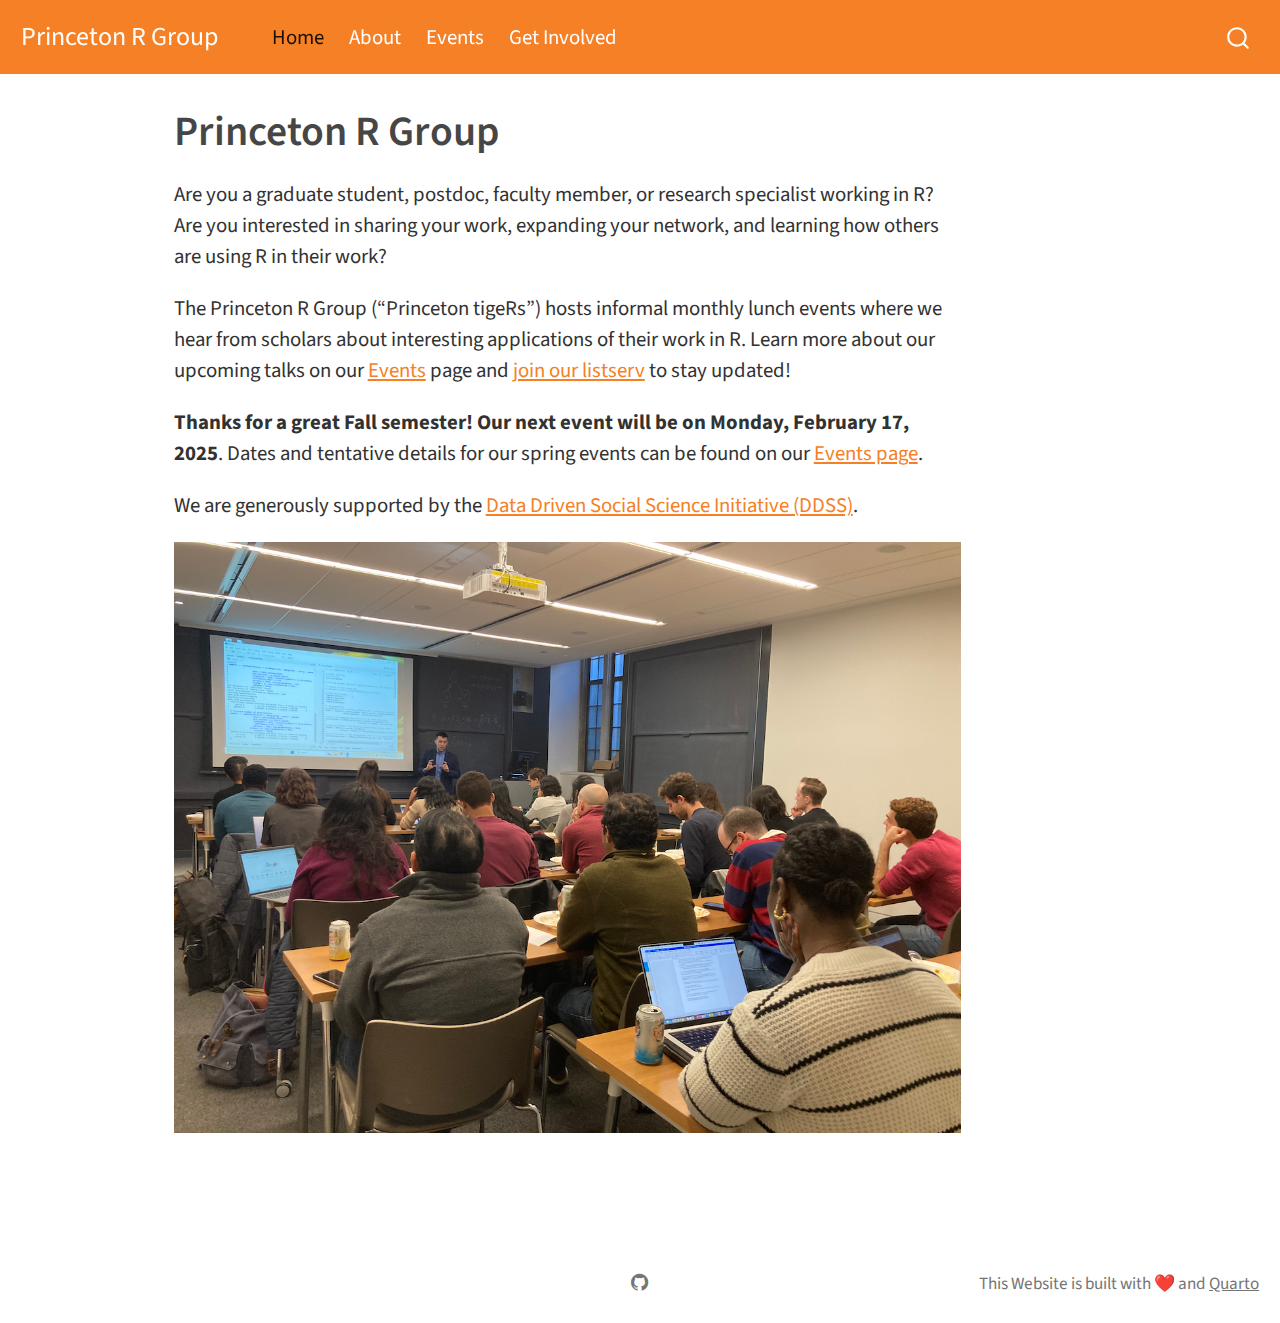
==== commit dfef4d8f: "Update with details for Spring 2025" ====
--- a/docs/index.html
+++ b/docs/index.html
@@ -133,7 +133,7 @@
 
 <p>Are you a graduate student, postdoc, faculty member, or research specialist working in R? Are you interested in sharing your work, expanding your network, and learning how others are using R in their work?</p>
 <p>The Princeton R Group (“Princeton tigeRs”) hosts informal monthly lunch events where we hear from scholars about interesting applications of their work in R. Learn more about our upcoming talks on our <a href="https://princeton-r-group.github.io/events.html">Events</a> page and <a href="https://princeton-r-group.github.io/getinvolved.html">join our listserv</a> to stay updated!</p>
-<p><strong>Our next event will be on</strong> <strong>Monday November 11, 2024, in JRR A01</strong>. We’re ending the semester with lightning talks showcasing a variety of new tools in R! Learn more and <a href="https://princeton-r-group.github.io/events.html"><strong>RSVP</strong></a> on our Events page.</p>
+<p><strong>Thanks for a great Fall semester! Our next event will be on</strong> <strong>Monday, February 17, 2025</strong>. Dates and tentative details for our spring events can be found on our <a href="https://princeton-r-group.github.io/events.html">Events page</a>.</p>
 <p>We are generously supported by the <a href="https://ddss.princeton.edu/events-and-workshops">Data Driven Social Science Initiative (DDSS)</a>.</p>
 <div class="quarto-figure quarto-figure-center">
 <figure class="figure">
